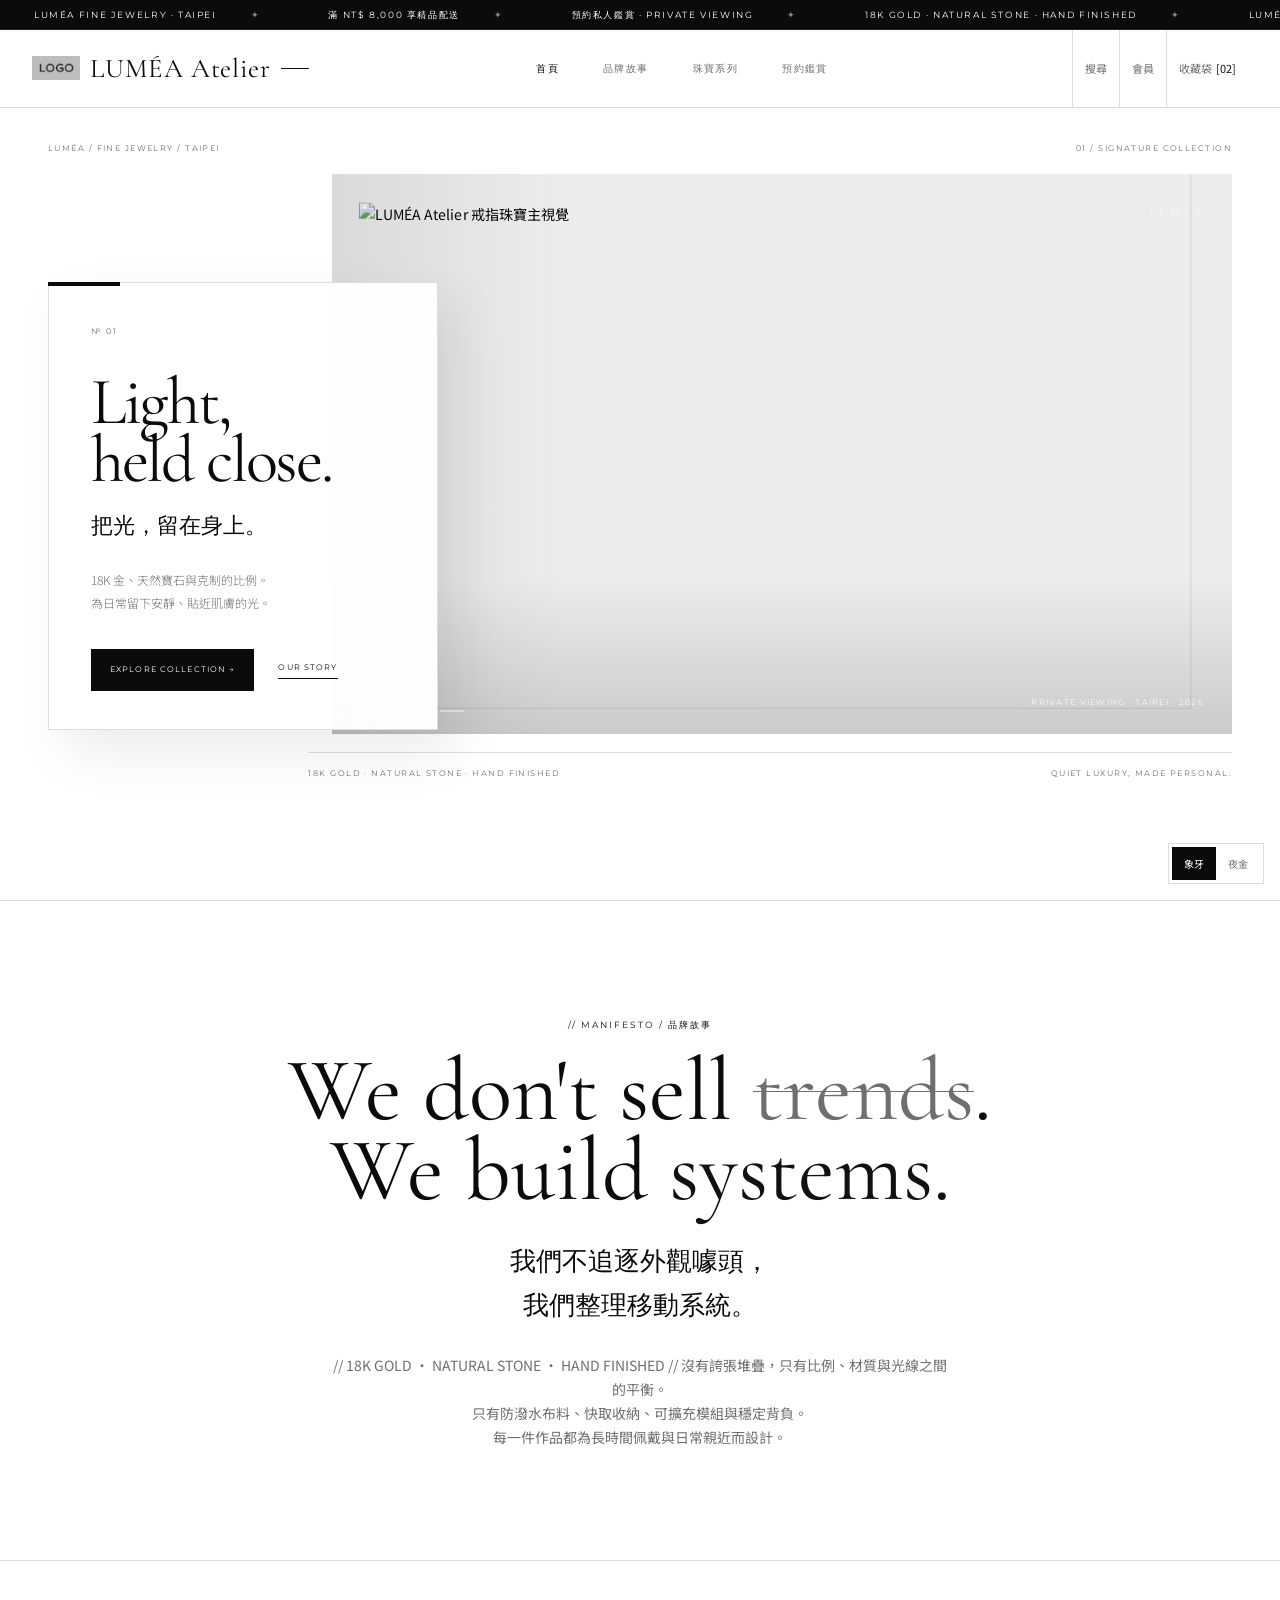
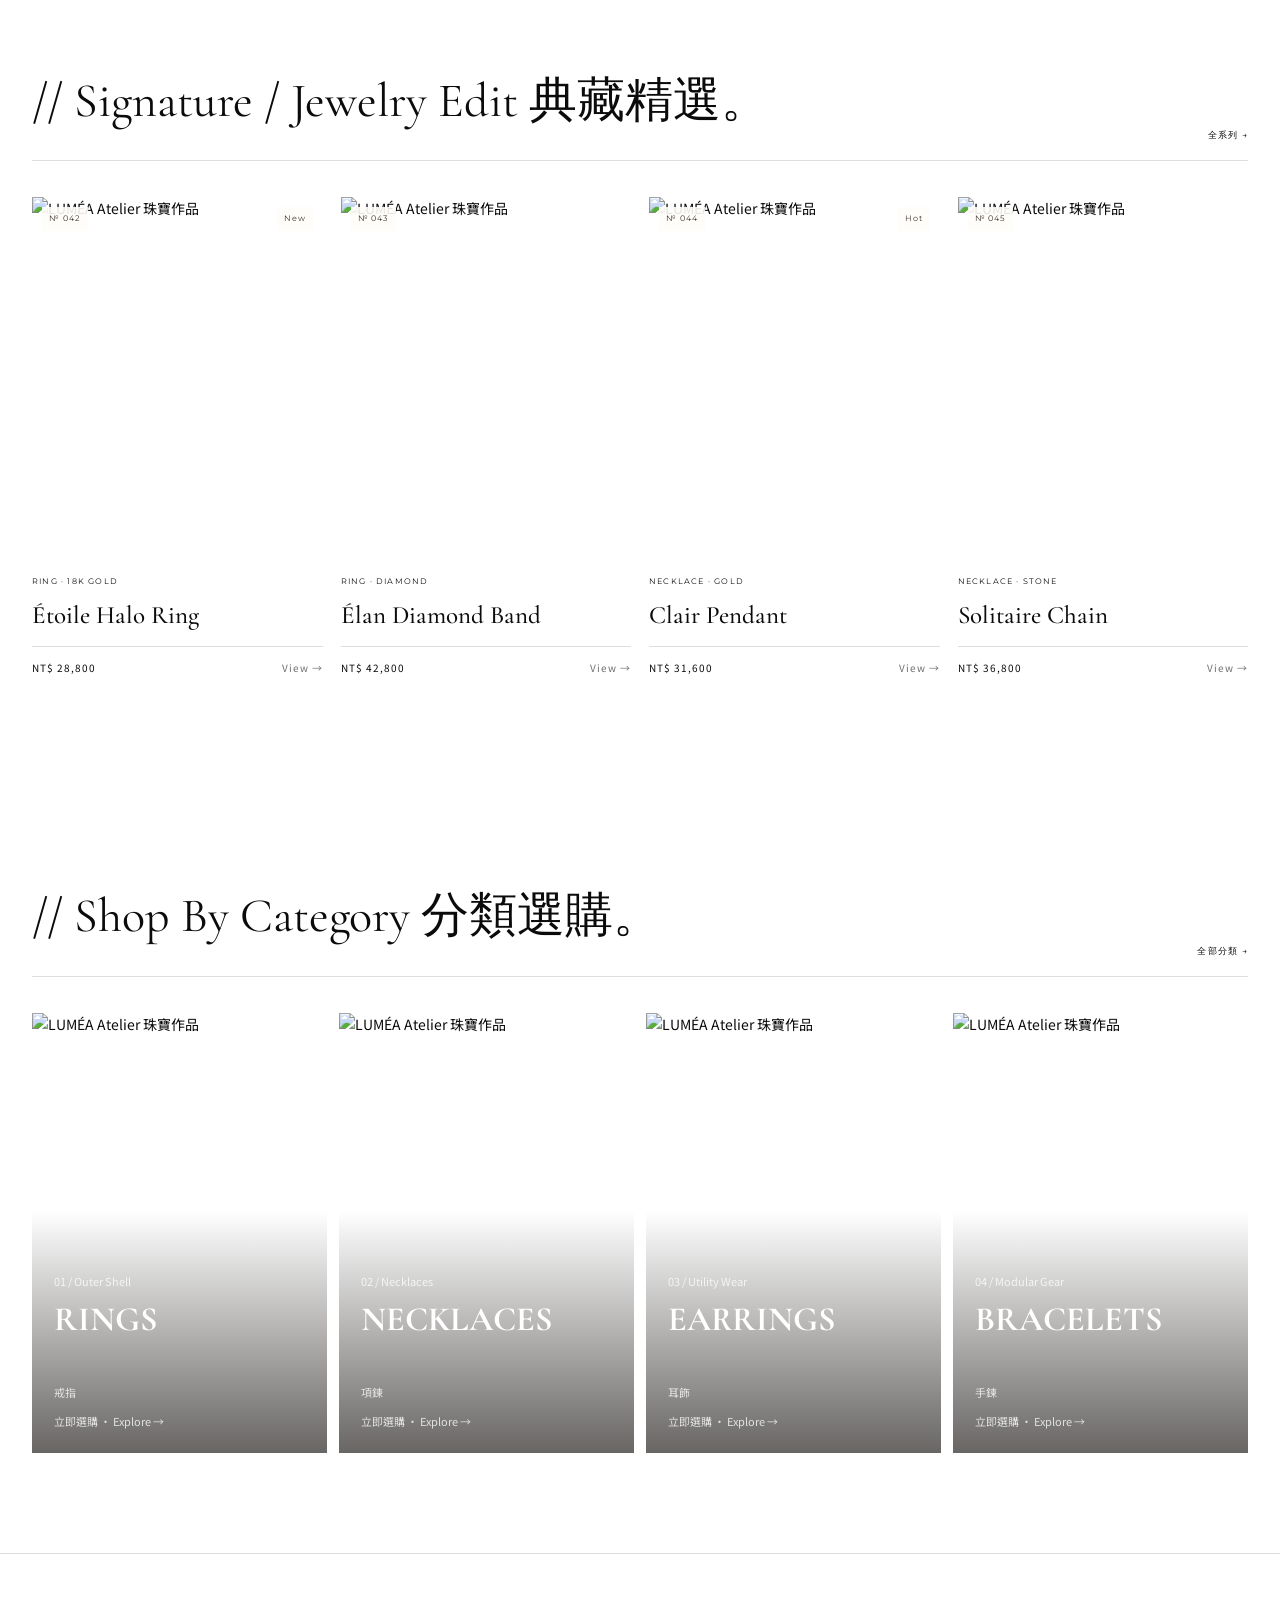
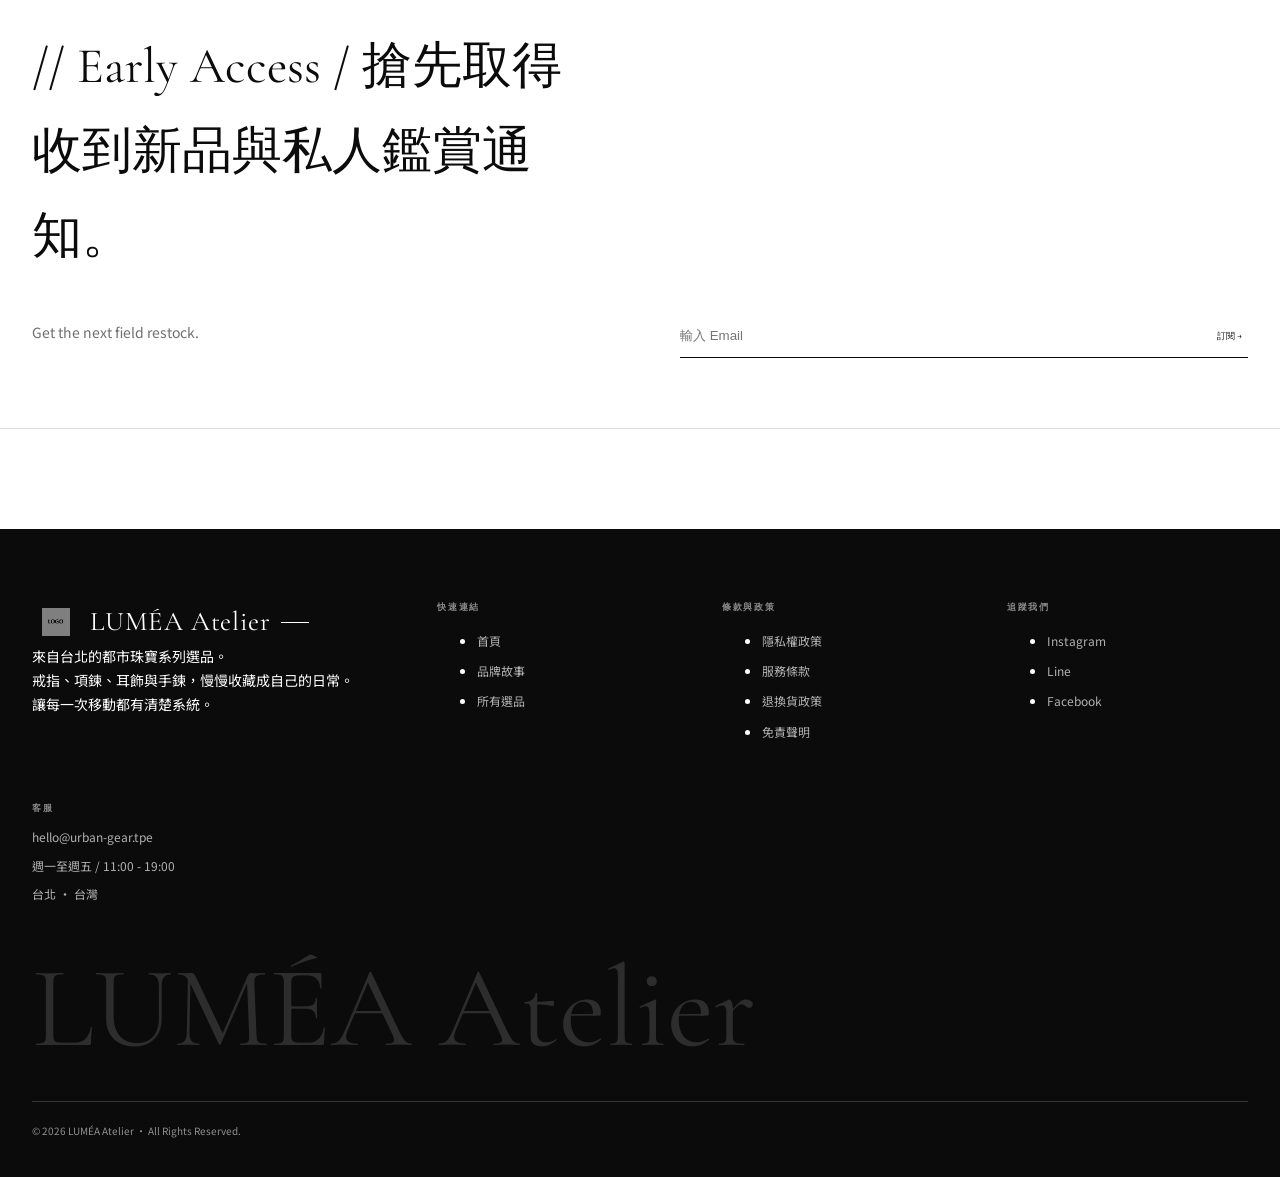
==== index/index.html @ 5f522847 "first commit" ====
<!DOCTYPE html>

<html lang="zh-Hant">
<head>
<meta charset="utf-8"/>
<meta content="width=device-width, initial-scale=1.0" name="viewport"/>
<meta content="LUMÉA Atelier 精品珠寶。以 18K 金、天然寶石與手工拋光，收藏日常裡值得被記住的光。" name="description"/>
<meta content="LUMÉA Atelier — Fine Jewelry" property="og:title"/>
<meta content="18K 金、天然寶石與手工拋光。為日常收藏一束不喧嘩的光。" property="og:description"/>
<title>LUMÉA Atelier — Fine Jewelry</title>
<link href="../css/base.css" rel="stylesheet"/>
<link href="../css/index.css" rel="stylesheet"/>
</head>
<body>
<!-- 跑馬燈 -->
<div class="top-marquee">
<div class="marquee-track">
<span>LUMÉA Fine Jewelry · Taipei</span>
<span>滿 NT$ 8,000 享精品配送</span>
<span>預約私人鑑賞 · Private Viewing</span>
<span>18K Gold · Natural Stone · Hand Finished</span>
<span>LUMÉA Fine Jewelry · Taipei</span>
<span>滿 NT$ 8,000 享精品配送</span>
<span>預約私人鑑賞 · Private Viewing</span>
<span>18K Gold · Natural Stone · Hand Finished</span>
</div>
</div>
<!-- HEADER -->
<header class="header">
<div class="header-container">
<a class="logo" href="../index/index.html">
<img class="logo-img logo-light" src="../assets/logo/logo.png" alt="LUMÉA logo">
<img class="logo-img logo-dark" src="../assets/logo/logo02.png" alt="LUMÉA logo">
<span class="logo-text">LUMÉA Atelier</span>
<span class="dot"></span>
</a>
<button aria-expanded="false" aria-label="開啟選單" class="menu-toggle" id="menuToggle">
<span></span><span></span><span></span>
</button>
<nav class="nav-menu">
<a class="active" href="../index/index.html">首頁</a>
<a href="../about/about.html">品牌故事</a>
<div class="nav-dropdown">
<a class="nav-dropdown-trigger" href="../product/product.html">珠寶系列</a>
<div class="nav-dropdown-menu">
<a href="../product/product.html">全系列</a>
<a href="../product/product.html?category=tees">戒指 / Rings</a>
<a href="../product/product.html?category=outerwear">項鍊 / Necklaces</a>
<a href="../product/product.html?category=bottoms">耳飾 / Earrings</a>
<a href="../product/product.html?category=accessories">手鍊 / Bracelets</a>
</div>
</div>
<a href="#footer">預約鑑賞</a>
</nav>
<div class="nav-icons">
<a href="#">搜尋</a>
<a href="#">會員</a>
<a href="#">收藏袋<span class="cart-count">[02]</span></a>
</div>
</div>
</header>
<!-- Mobile Drawer -->
<div class="mobile-drawer" id="mobileDrawer">
<div class="mobile-drawer-inner">
<a class="drawer-link active" href="../index/index.html">首頁</a>
<a class="drawer-link" href="../about/about.html">品牌故事</a>
<div class="drawer-dropdown">
<button class="drawer-dropdown-toggle" id="drawerDropdownToggle" type="button">
          珠寶系列 <span class="drawer-arrow">⌄</span>
</button>
<div class="drawer-submenu" id="drawerSubmenu">
<a class="drawer-sublink" href="../product/product.html">全系列</a>
<a class="drawer-sublink" href="../product/product.html?category=tees">戒指 / Rings</a>
<a class="drawer-sublink" href="../product/product.html?category=outerwear">項鍊 / Necklaces</a>
<a class="drawer-sublink" href="../product/product.html?category=bottoms">耳飾 / Earrings</a>
<a class="drawer-sublink" href="../product/product.html?category=accessories">手鍊 / Bracelets</a>
</div>
</div>
<a class="drawer-link" href="#footer">預約鑑賞</a>
<div class="mobile-drawer-icons">
<a href="#">搜尋</a>
<a href="#">會員</a>
<a href="#">收藏袋 (2)</a>
</div>
</div>
</div>
<!-- HERO V2 — Editorial Campaign -->
<section class="hero hero-v2">
  <div class="hero-campaign">
    <div class="hero-campaign-top">
      <span class="hero-campaign-kicker">LUMÉA / FINE JEWELRY / TAIPEI</span>
      <span class="hero-campaign-index">01 / SIGNATURE COLLECTION</span>
    </div>

    <div class="hero-campaign-media" id="heroCampaignMedia">
      <div class="hero-campaign-slide active" data-slide="0">
        <img class="hero-slide-bg" src="https://images.unsplash.com/photo-1573408301185-9146fe634ad0?auto=format&fit=crop&w=900&q=86" alt="" aria-hidden="true"/>
        <img class="hero-slide-main" src="https://images.unsplash.com/photo-1573408301185-9146fe634ad0?auto=format&fit=crop&w=900&q=86" alt="LUMÉA Atelier 項鍊珠寶主視覺"/>
      </div>
      <div class="hero-campaign-slide" data-slide="1">
        <img class="hero-slide-bg" src="https://images.unsplash.com/photo-1605100804763-247f67b3557e?auto=format&fit=crop&w=1800&q=90" alt="" aria-hidden="true"/>
        <img class="hero-slide-main" src="https://images.unsplash.com/photo-1605100804763-247f67b3557e?auto=format&fit=crop&w=1800&q=90" alt="LUMÉA Atelier 戒指珠寶主視覺"/>
      </div>
      <div class="hero-campaign-slide" data-slide="2">
        <img class="hero-slide-bg" src="https://images.unsplash.com/photo-1515562141207-7a88fb7ce338?auto=format&fit=crop&w=1800&q=90" alt="" aria-hidden="true"/>
        <img class="hero-slide-main" src="https://images.unsplash.com/photo-1515562141207-7a88fb7ce338?auto=format&fit=crop&w=1800&q=90" alt="LUMÉA Atelier 精選珠寶主視覺"/>
      </div>

      <div class="hero-campaign-dots" aria-label="主視覺選擇">
        <button class="hero-campaign-dot active" type="button" data-index="0" aria-label="第 1 張"></button>
        <button class="hero-campaign-dot" type="button" data-index="1" aria-label="第 2 張"></button>
        <button class="hero-campaign-dot" type="button" data-index="2" aria-label="第 3 張"></button>
      </div>

      <span class="hero-campaign-mark">LUMÉA</span>
      <span class="hero-campaign-caption">PRIVATE VIEWING · TAIPEI · 2026</span>
    </div>

    <div class="hero-editorial-card">
      <span class="hero-editorial-no">№ 01</span>
      <h1 class="hero-editorial-title">
        Light,<br/>
        held close.
      </h1>
      <p class="hero-editorial-zh">把光，留在身上。</p>
      <p class="hero-editorial-desc">
        18K 金、天然寶石與克制的比例。<br/>
        為日常留下安靜、貼近肌膚的光。
      </p>
      <div class="hero-editorial-actions">
        <a class="hero-editorial-primary" href="../product/product.html">Explore Collection →</a>
        <a class="hero-editorial-link" href="../about/about.html">Our Story</a>
      </div>
    </div>

    <div class="hero-campaign-foot">
      <span>18K GOLD · NATURAL STONE · HAND FINISHED</span>
      <span>QUIET LUXURY, MADE PERSONAL.</span>
    </div>
  </div>
</section>

<!-- MANIFESTO 品牌故事 -->
<section class="manifesto">
<div class="manifesto-container">
<div class="manifesto-kicker">
<span class="kicker">// Manifesto / 品牌故事</span>
</div>
<h2 class="manifesto-title">
        We don't sell <span class="strike">trends</span>.<br/>
        We build <span class="glow">systems.</span>
</h2>
<p class="manifesto-subtitle">
        我們不追逐外觀噱頭，<br/>
        我們整理<span class="accent-text">移動系統</span>。
      </p>
<p class="manifesto-desc">
<span class="mono">// 18K GOLD · NATURAL STONE · HAND FINISHED //</span>
        沒有誇張堆疊，只有比例、材質與光線之間的平衡。<br/>
        只有防潑水布料、快取收納、可擴充模組與穩定背負。<br/>
        每一件作品都為長時間佩戴與日常親近而設計。
      </p>
</div>
</section>
<!-- LATEST DROP 本季精選 -->
<section class="drop-section">
<div class="section-head">
<h2>
<span class="small">// Signature / Jewelry Edit</span>
        典藏精選。
      </h2>
<a class="section-head-link" href="../product/product.html">全系列 →</a>
</div>
<div class="drop-grid">
<a class="product-card" href="../product-detail/product-detail.html">
<div class="product-card-img">
<span class="product-card-num">№ 042</span>
<span class="product-card-badge">New</span>
<img alt="LUMÉA Atelier 珠寶作品" src="https://images.unsplash.com/photo-1535632066927-ab7c9ab60908?auto=format&amp;fit=crop&amp;w=1400&amp;q=88"/>
</div>
<span class="product-card-tag">RING · 18K GOLD</span>
<h3 class="product-card-name">Étoile Halo Ring</h3>
<div class="product-card-footer">
<span class="product-card-price">NT$ 28,800</span>
<span class="product-card-link">View →</span>
</div>
</a>
<a class="product-card" href="../product-detail/product-detail.html">
<div class="product-card-img">
<span class="product-card-num">№ 043</span>
<img alt="LUMÉA Atelier 珠寶作品" src="https://images.unsplash.com/photo-1617038220319-276d3cfab638?auto=format&amp;fit=crop&amp;w=1400&amp;q=88"/>
</div>
<span class="product-card-tag">RING · DIAMOND</span>
<h3 class="product-card-name">Élan Diamond Band</h3>
<div class="product-card-footer">
<span class="product-card-price">NT$ 42,800</span>
<span class="product-card-link">View →</span>
</div>
</a>
<a class="product-card" href="../product-detail/product-detail.html">
<div class="product-card-img">
<span class="product-card-num">№ 044</span>
<span class="product-card-badge">Hot</span>
<img alt="LUMÉA Atelier 珠寶作品" src="https://cdn.store-assets.com/s/934659/i/83951031.jpeg?width=480"/>
</div>
<span class="product-card-tag">NECKLACE · GOLD</span>
<h3 class="product-card-name">Clair Pendant</h3>
<div class="product-card-footer">
<span class="product-card-price">NT$ 31,600</span>
<span class="product-card-link">View →</span>
</div>
</a>
<a class="product-card" href="../product-detail/product-detail.html">
<div class="product-card-img">
<span class="product-card-num">№ 045</span>
<img alt="LUMÉA Atelier 珠寶作品" src="https://images.unsplash.com/photo-1573408301185-9146fe634ad0?auto=format&amp;fit=crop&amp;w=1400&amp;q=88"/>
</div>
<span class="product-card-tag">NECKLACE · STONE</span>
<h3 class="product-card-name">Solitaire Chain</h3>
<div class="product-card-footer">
<span class="product-card-price">NT$ 36,800</span>
<span class="product-card-link">View →</span>
</div>
</a>
</div>
</section>
<!-- CATEGORIES 商品分類 -->
<section class="cat-section">
<div class="section-head">
<h2>
<span class="small">// Shop By Category</span>
        分類選購。
      </h2>
<a class="section-head-link" href="../product/product.html">全部分類 →</a>
</div>
<div class="cat-grid">
<a class="cat-item" href="../product/product.html?category=tees">
<img alt="LUMÉA Atelier 珠寶作品" src="https://images.unsplash.com/photo-1611085583191-a3b181a88401?auto=format&amp;fit=crop&amp;w=1400&amp;q=88"/>
<div class="cat-overlay">
<span class="cat-num">01 / Outer Shell</span>
<h3 class="cat-name">RINGS</h3>
<p class="cat-name-zh">戒指</p>
<span class="cat-desc">
<span class="zh">立即選購</span> <span>·</span> Explore <span class="arrow">→</span>
</span>
</div>
</a>
<a class="cat-item" href="../product/product.html?category=outerwear">
<img alt="LUMÉA Atelier 珠寶作品" src="https://images.unsplash.com/photo-1515562141207-7a88fb7ce338?auto=format&amp;fit=crop&amp;w=1400&amp;q=88"/>
<div class="cat-overlay">
<span class="cat-num">02 / Necklaces</span>
<h3 class="cat-name">NECKLACES</h3>
<p class="cat-name-zh">項鍊</p>
<span class="cat-desc">
<span class="zh">立即選購</span> <span>·</span> Explore <span class="arrow">→</span>
</span>
</div>
</a>
<a class="cat-item" href="../product/product.html?category=bottoms">
<img alt="LUMÉA Atelier 珠寶作品" src="https://images.unsplash.com/photo-1599643478518-a784e5dc4c8f?auto=format&amp;fit=crop&amp;w=1400&amp;q=88"/>
<div class="cat-overlay">
<span class="cat-num">03 / Utility Wear</span>
<h3 class="cat-name">EARRINGS</h3>
<p class="cat-name-zh">耳飾</p>
<span class="cat-desc">
<span class="zh">立即選購</span> <span>·</span> Explore <span class="arrow">→</span>
</span>
</div>
</a>
<a class="cat-item" href="../product/product.html?category=accessories">
<img alt="LUMÉA Atelier 珠寶作品" src="https://images.unsplash.com/photo-1605100804763-247f67b3557e?auto=format&amp;fit=crop&amp;w=1400&amp;q=88"/>
<div class="cat-overlay">
<span class="cat-num">04 / Modular Gear</span>
<h3 class="cat-name">BRACELETS</h3>
<p class="cat-name-zh">手鍊</p>
<span class="cat-desc">
<span class="zh">立即選購</span> <span>·</span> Explore <span class="arrow">→</span>
</span>
</div>
</a>
</div>
</section>
<!-- NEWSLETTER 訂閱 -->
<section class="news-strip">
<div class="news-container">
<div>
<h2 class="news-title">
<span class="small">// Early Access / 搶先取得</span>
          收到新品與私人鑑賞通知。
        </h2>
<p class="news-sub">Get the next field restock.</p>
</div>
<form class="news-form" onsubmit="event.preventDefault(); alert('已訂閱成功');">
<input placeholder="輸入 Email" required="" type="email"/>
<button type="submit">訂閱 →</button>
</form>
</div>
</section>
<!-- FOOTER -->
<footer class="footer-main" id="footer">
<div class="footer-top-container">
<div class="footer-brand">
<a class="logo" href="../index/index.html">
<img class="logo-img logo-light" src="../assets/logo/logo.png" alt="LUMÉA logo">
<img class="logo-img logo-dark" src="../assets/logo/logo02.png" alt="LUMÉA logo">
<span class="logo-text">LUMÉA Atelier</span>
<span class="dot"></span>
</a>
<p>
          來自台北的都市珠寶系列選品。<br/>
          戒指、項鍊、耳飾與手鍊，慢慢收藏成自己的日常。<br/>
          讓每一次移動都有清楚系統。
        </p>
</div>
<div class="footer-column">
<h4>快速連結</h4>
<ul>
<li><a href="../index/index.html">首頁</a></li>
<li><a href="../about/about.html">品牌故事</a></li>
<li><a href="../product/product.html">所有選品</a></li>
</ul>
</div>
<div class="footer-column">
<h4>條款與政策</h4>
<ul>
<li><a href="#">隱私權政策</a></li>
<li><a href="#">服務條款</a></li>
<li><a href="#">退換貨政策</a></li>
<li><a href="#">免責聲明</a></li>
</ul>
</div>
<div class="footer-column">
<h4>追蹤我們</h4>
<ul>
<li><a href="#">Instagram</a></li>
<li><a href="#">Line</a></li>
<li><a href="#">Facebook</a></li>
</ul>
</div>
<div class="footer-column">
<h4>客服</h4>
<p>hello@urban-gear.tpe</p>
<p>週一至週五 / 11:00 - 19:00</p>
<p>台北 · 台灣</p>
</div>
</div>
<div class="footer-big-text">LUMÉA Atelier</div>
<div class="footer-bottom">
<p>© 2026 LUMÉA Atelier · All Rights Reserved.</p>
</div>
</footer>
<script>
    // ── Header / Drawer ──
    const menuToggle = document.getElementById('menuToggle');
    const mobileDrawer = document.getElementById('mobileDrawer');
    const drawerDropdownToggle = document.getElementById('drawerDropdownToggle');
    const drawerSubmenu = document.getElementById('drawerSubmenu');

    if (menuToggle && mobileDrawer) {
      menuToggle.addEventListener('click', () => {
        menuToggle.classList.toggle('active');
        mobileDrawer.classList.toggle('active');
        menuToggle.setAttribute(
          'aria-expanded',
          menuToggle.classList.contains('active')
        );
      });
    }

    if (drawerDropdownToggle && drawerSubmenu) {
      drawerDropdownToggle.addEventListener('click', () => {
        drawerDropdownToggle.classList.toggle('active');
        drawerSubmenu.classList.toggle('active');
      });
    }

    // ── 倒數計時 ──
    // 預設：當前時間 + 3天14小時22分8秒（實際上線時客戶會給確切日期）
    const target = new Date();
    target.setDate(target.getDate() + 3);
    target.setHours(target.getHours() + 14);
    target.setMinutes(target.getMinutes() + 22);

    function pad(n) { return String(n).padStart(2, '0'); }

    function tickCountdown() {
      const now = new Date();
      let diff = Math.max(0, target - now);
      const d = Math.floor(diff / (1000 * 60 * 60 * 24));
      diff -= d * 1000 * 60 * 60 * 24;
      const h = Math.floor(diff / (1000 * 60 * 60));
      diff -= h * 1000 * 60 * 60;
      const m = Math.floor(diff / (1000 * 60));
      diff -= m * 1000 * 60;
      const s = Math.floor(diff / 1000);

      const elDays    = document.getElementById('days');
      const elHours   = document.getElementById('hours');
      const elMinutes = document.getElementById('minutes');
      const elSeconds = document.getElementById('seconds');

      if (elDays)    elDays.textContent    = pad(d);
      if (elHours)   elHours.textContent   = pad(h);
      if (elMinutes) elMinutes.textContent = pad(m);
      if (elSeconds) elSeconds.textContent = pad(s);
    }

    tickCountdown();
    setInterval(tickCountdown, 1000);
  </script>
<script src="../assets/js/theme-switcher.js"></script>

<script>
  (() => {
    const media = document.getElementById('heroCampaignMedia');
    if (!media) return;

    const slides = Array.from(media.querySelectorAll('.hero-campaign-slide'));
    const dots = Array.from(media.querySelectorAll('.hero-campaign-dot'));
    if (slides.length < 2) return;

    let index = 0;
    let timer = null;
    const interval = 4200;

    function showSlide(nextIndex) {
      index = (nextIndex + slides.length) % slides.length;
      slides.forEach((slide, i) => slide.classList.toggle('active', i === index));
      dots.forEach((dot, i) => {
        const active = i === index;
        dot.classList.toggle('active', active);
        dot.setAttribute('aria-current', active ? 'true' : 'false');
      });
    }

    function stop() {
      if (timer) window.clearInterval(timer);
      timer = null;
    }

    function start() {
      stop();
      timer = window.setInterval(() => showSlide(index + 1), interval);
    }

    dots.forEach((dot, i) => {
      dot.addEventListener('click', () => {
        showSlide(i);
        start();
      });
    });

    media.addEventListener('pointerenter', stop);
    media.addEventListener('pointerleave', start);
    media.addEventListener('focusin', stop);
    media.addEventListener('focusout', start);

    showSlide(0);
    start();
  })();
</script>

</body>
</html>
---- css/base.css ----
@import url("https://fonts.googleapis.com/css2?family=Cormorant+Garamond:wght@400;500;600&family=Noto+Sans+TC:wght@300;400;500;600&family=Montserrat:wght@400;500;600&display=swap");
:root{--bg:#ffffff;--surface:#ffffff;--ink:#0b0b0b;--muted:#6f6f6f;--line:#dedede;--gold:#111111;--gold2:#8a8a8a;--deep:#0b0b0b;--serif:"Cormorant Garamond",serif;--sans:"Noto Sans TC",sans-serif;--mono:"Montserrat",sans-serif;--header:78px;--marquee:30px;--max:1380px}
:root[data-theme="noir"]{--bg:#0b0b0b;--surface:#111111;--ink:#f7f7f7;--muted:#a8a8a8;--line:#333333;--gold:#ffffff;--gold2:#bdbdbd;--deep:#ffffff}
*{box-sizing:border-box}html,body{margin:0;padding:0}html{scroll-behavior:smooth}body{font-family:var(--sans);font-size:14px;line-height:1.7;color:var(--ink);background:var(--bg);overflow-x:hidden}img{max-width:100%;display:block}a{text-decoration:none;color:inherit}button{font:inherit;color:inherit;background:none;border:0;cursor:pointer}h1,h2,h3,h4,p{margin-top:0}.top-marquee{height:var(--marquee);overflow:hidden;background:var(--ink);color:var(--bg);border-bottom:1px solid rgba(255,255,255,.1)}.marquee-track{height:100%;display:flex;align-items:center;white-space:nowrap;animation:marquee 34s linear infinite}.marquee-track span{font-family:var(--mono);font-size:9px;letter-spacing:.18em;text-transform:uppercase;padding:0 34px}.marquee-track span:after{content:"✦";margin-left:34px;color:var(--gold2)}@keyframes marquee{to{transform:translateX(-50%)}}
.header{height:var(--header);position:sticky;top:0;z-index:1000;background:color-mix(in srgb,var(--bg) 88%,transparent);backdrop-filter:blur(18px);border-bottom:1px solid var(--line)}.header-container{height:100%;max-width:var(--max);margin:auto;padding:0 32px;display:grid;grid-template-columns:260px 1fr auto;align-items:center}.logo{display:flex;align-items:center;gap:10px;font-family:var(--serif);font-size:27px;letter-spacing:.03em}.logo img{display:none}.logo-text,.logo>span:not(.dot){white-space:nowrap}.logo .dot{width:28px;height:1px;background:var(--gold);display:block}.nav-menu{display:flex;justify-content:center;height:100%}.nav-menu>a,.nav-dropdown-trigger{height:100%;display:flex;align-items:center;padding:0 22px;font-family:var(--mono);font-size:10px;letter-spacing:.14em;color:var(--muted);text-transform:uppercase}.nav-menu>a:hover,.nav-menu>a.active,.nav-dropdown-trigger:hover,.nav-dropdown-trigger.active{color:var(--ink)}.nav-dropdown{position:relative}.nav-dropdown-menu{position:absolute;top:100%;left:50%;transform:translateX(-50%);min-width:230px;background:var(--surface);border:1px solid var(--line);padding:10px;opacity:0;visibility:hidden;transition:.2s}.nav-dropdown:hover .nav-dropdown-menu{opacity:1;visibility:visible}.nav-dropdown-menu a{display:block;padding:11px 14px;font-size:12px;color:var(--muted)}.nav-dropdown-menu a:hover{color:var(--gold)}.nav-icons{display:flex;height:100%}.nav-icons a{display:flex;align-items:center;padding:0 12px;font-size:11px;color:var(--muted);border-left:1px solid var(--line)}.cart-count{color:var(--gold);margin-left:4px}.menu-toggle{display:none;width:42px;height:42px;border:1px solid var(--line);flex-direction:column;gap:5px;align-items:center;justify-content:center}.menu-toggle span{width:19px;height:1px;background:var(--ink)}.mobile-drawer{position:fixed;inset:calc(var(--marquee) + var(--header)) 0 0 auto;width:min(88vw,420px);background:var(--surface);border-left:1px solid var(--line);transform:translateX(100%);transition:.3s;z-index:999;overflow:auto}.mobile-drawer.active{transform:none}.mobile-drawer-inner{padding:28px}.drawer-link,.drawer-dropdown-toggle{display:flex;width:100%;justify-content:space-between;padding:17px 0;border-bottom:1px solid var(--line);font-family:var(--serif);font-size:25px}.drawer-submenu{display:none;padding:8px 0 14px}.drawer-submenu.active{display:block}.drawer-sublink{display:block;padding:8px 0 8px 16px;color:var(--muted)}.mobile-drawer-icons{display:flex;gap:18px;padding-top:30px;color:var(--muted);font-size:12px}
.kicker{font-family:var(--mono);font-size:9px;letter-spacing:.22em;color:var(--gold);text-transform:uppercase}.btn{display:inline-flex;align-items:center;justify-content:center;min-height:48px;padding:0 24px;border:1px solid var(--line);font-family:var(--mono);font-size:10px;letter-spacing:.14em;text-transform:uppercase;transition:.25s}.btn-accent{background:var(--ink);color:var(--bg);border-color:var(--ink)}.btn-accent:hover{background:var(--gold);border-color:var(--gold)}.btn-outline:hover{border-color:var(--gold);color:var(--gold)}
.footer-main{margin-top:100px;background:var(--ink);color:var(--bg);padding:70px 32px 28px}.footer-top-container{max-width:var(--max);margin:auto;display:grid;grid-template-columns:1.5fr repeat(3,1fr);gap:44px}.footer-brand .logo{color:var(--bg)}.footer-column h4{font-family:var(--mono);font-size:9px;letter-spacing:.18em;color:var(--gold2);text-transform:uppercase}.footer-column a,.footer-column p{display:block;color:color-mix(in srgb,var(--bg) 68%,transparent);margin:8px 0;font-size:12px}.footer-big-text{max-width:var(--max);margin:50px auto 0;font-family:var(--serif);font-size:clamp(58px,9vw,140px);line-height:.8;color:color-mix(in srgb,var(--bg) 14%,transparent)}.footer-bottom{max-width:var(--max);margin:46px auto 0;padding-top:20px;border-top:1px solid rgba(255,255,255,.18);display:flex;justify-content:space-between;font-size:10px;color:color-mix(in srgb,var(--bg) 55%,transparent)}
.theme-switcher{position:fixed;right:16px;bottom:16px;z-index:100000;display:flex;background:var(--surface);border:1px solid var(--line);padding:3px}.theme-switcher button{padding:8px 12px;font-size:10px;color:var(--muted)}.theme-switcher button.is-active{background:var(--ink);color:var(--bg)}
@media(max-width:1100px){.header-container{display:flex;padding:0 22px}.nav-menu,.nav-icons{display:none}.menu-toggle{display:flex;margin-left:auto}.footer-top-container{grid-template-columns:1fr 1fr}.footer-brand{grid-column:1/-1}}
@media(max-width:640px){:root{--header:68px}.header-container{padding:0 16px}.logo{font-size:22px}.footer-main{padding:54px 20px 24px}.footer-top-container{grid-template-columns:1fr}.footer-brand{grid-column:auto}.footer-bottom{display:block}.footer-big-text{font-size:56px}}

/* ==========================================================================\n   LUMÉA Product Detail V2 — isolated header/footer shell\n   Keeps /product-detail independent without overriding shared .header navigation.\n   ========================================================================== */
.site-header{height:82px;display:grid;grid-template-columns:1fr auto 1fr;align-items:center;padding:0 42px;border-bottom:1px solid #dedede;background:rgba(255,255,255,.96);position:sticky;top:0;z-index:100}
.site-header .wordmark{font-family:'Cormorant Garamond',serif;font-size:29px;font-weight:600;letter-spacing:.18em}
.site-header .desktop-nav{display:flex;gap:36px;font-size:10px;letter-spacing:.18em;text-transform:uppercase}
.site-header .header-actions{justify-self:end;display:flex;gap:24px;font-size:10px;letter-spacing:.12em;text-transform:uppercase}
.site-header .menu{display:none;font-size:19px}
body.no-scroll{overflow:hidden}
body > footer:not(.footer-main){border-top:1px solid #dedede;padding:34px 42px;display:grid;grid-template-columns:1fr 1fr 1fr;font-size:9px;letter-spacing:.16em;text-transform:uppercase;background:#fff;color:#171717}
body > footer:not(.footer-main) span:nth-child(2){text-align:center}
body > footer:not(.footer-main) span:nth-child(3){text-align:right}
@media(max-width:860px){
  .site-header{height:68px;padding:0 20px;grid-template-columns:1fr auto}
  .site-header .desktop-nav,.site-header .header-actions button:not(.menu){display:none}
  .site-header .header-actions{display:block}
  .site-header .menu{display:block}
  .site-header .wordmark{font-size:25px}
  body > footer:not(.footer-main){padding:28px 20px;grid-template-columns:1fr;gap:10px}
  body > footer:not(.footer-main) span:nth-child(2),body > footer:not(.footer-main) span:nth-child(3){text-align:left}
}

/* ==========================================================================
   LUMÉA — Logo visibility fix V2
   圖片 Logo + 原本 LUMÉA Atelier 文字商標同時保留
   ========================================================================== */
.logo {
  display: flex;
  align-items: center;
  gap: 10px;
}

/* base.css 原本有 .logo img { display:none; }，這裡強制恢復 */
.logo .logo-img {
  display: block !important;
  flex: 0 0 auto;
  width: 48px;
  height: 28px;
  object-fit: contain;
}

/* 原本的文字商標與右側短線都保留 */
.logo .logo-text {
  display: inline-block !important;
  white-space: nowrap;
}

.logo .dot {
  display: block !important;
  width: 28px;
  height: 1px;
  flex: 0 0 28px;
  background: var(--gold);
}

/* Header：象牙 / 夜金對應圖片 */
.header .logo-light {
  display: block !important;
}
.header .logo-dark {
  display: none !important;
}

:root[data-theme="noir"] .header .logo-light {
  display: none !important;
}
:root[data-theme="noir"] .header .logo-dark {
  display: block !important;
}

/* Footer 底色與頁面相反，因此圖片版本反向 */
.footer-main .logo-light {
  display: none !important;
}
.footer-main .logo-dark {
  display: block !important;
}

:root[data-theme="noir"] .footer-main .logo-light {
  display: block !important;
}
:root[data-theme="noir"] .footer-main .logo-dark {
  display: none !important;
}

/* Footer 的文字商標與短線跟著 footer 前景色 */
.footer-main .logo .dot {
  background: var(--bg);
}

@media (max-width: 640px) {
  .logo .logo-img {
    width: 40px;
    height: 24px;
  }

  .logo {
    gap: 8px;
  }

  .logo .dot {
    width: 20px;
    flex-basis: 20px;
  }
}
---- css/index.css ----
.hero{border-bottom:1px solid var(--line)}.hero-grid{max-width:var(--max);min-height:calc(100vh - var(--header) - var(--marquee));margin:auto;padding:70px 32px;display:grid;grid-template-columns:.9fr 1.1fr;gap:70px;align-items:center}.hero-left{max-width:560px}.hero-title{font-family:var(--serif);font-size:clamp(74px,8vw,128px);font-weight:400;line-height:.78;letter-spacing:-.045em;margin:22px 0 34px}.hero-title .line{display:block}.hero-title .accent-text{color:var(--gold);font-style:italic}.hero-sub{font-family:var(--serif);font-size:28px;margin-bottom:14px}.hero-desc{color:var(--muted);max-width:470px}.hero-cta-row{display:flex;gap:10px;margin:32px 0 42px}.countdown{padding-top:22px;border-top:1px solid var(--line)}.countdown-label{font-family:var(--mono);font-size:9px;letter-spacing:.14em;color:var(--muted);margin-bottom:14px}.countdown-timer{display:flex;gap:26px}.countdown-unit{display:flex;flex-direction:column}.countdown-num{font-family:var(--serif);font-size:36px}.countdown-text{font-size:8px;letter-spacing:.15em;color:var(--muted);text-transform:uppercase}.hero-stack{position:relative;height:min(72vh,760px);margin:0;overflow:visible}.hero-layer{position:absolute;overflow:hidden;background:var(--surface);border:1px solid var(--line);box-shadow:0 24px 60px rgba(42,32,24,.1)}.hero-layer img{width:100%;height:100%;object-fit:cover}.hero-layer-back{width:68%;height:72%;left:0;top:4%;transform:rotate(-3deg)}.hero-layer-mid{width:64%;height:68%;right:0;bottom:3%;transform:rotate(3deg)}.hero-layer-front{width:60%;height:76%;left:20%;top:12%;z-index:3}.hero-image-meta{position:absolute;right:18px;bottom:16px;z-index:5;background:rgba(255,253,249,.86);padding:8px 10px;font-family:var(--mono);font-size:8px;letter-spacing:.12em;color:#4b4037}.manifesto{padding:110px 32px;background:var(--surface);border-bottom:1px solid var(--line)}.manifesto-container{max-width:1050px;margin:auto;text-align:center}.manifesto-title{font-family:var(--serif);font-size:clamp(52px,7vw,96px);font-weight:400;line-height:.9;margin:16px 0 28px}.manifesto-title .strike{text-decoration:line-through;text-decoration-thickness:1px;color:var(--muted)}.manifesto-title .glow{color:var(--gold)}.manifesto-subtitle{font-family:var(--serif);font-size:26px}.manifesto-desc{max-width:620px;margin:auto;color:var(--muted)}.drop-section,.cat-section{max-width:var(--max);margin:auto;padding:100px 32px}.section-head{display:flex;justify-content:space-between;align-items:end;margin-bottom:36px;padding-bottom:18px;border-bottom:1px solid var(--line)}.section-head h2{font-family:var(--serif);font-size:48px;font-weight:400;margin:0}.section-head-link{font-family:var(--mono);font-size:9px;letter-spacing:.14em;color:var(--gold)}.drop-grid{display:grid;grid-template-columns:repeat(4,1fr);gap:18px}.product-card{display:flex;flex-direction:column}.product-card-img{position:relative;aspect-ratio:4/5;overflow:hidden;background:var(--surface);margin-bottom:15px}.product-card-img img{width:100%;height:100%;object-fit:cover;transition:.5s}.product-card:hover img{transform:scale(1.035)}.product-card-num,.product-card-badge{position:absolute;top:10px;font-family:var(--mono);font-size:8px;letter-spacing:.12em;background:rgba(255,253,249,.9);padding:5px 7px;color:#40362e}.product-card-num{left:10px}.product-card-badge{right:10px}.product-card-tag{font-family:var(--mono);font-size:8px;letter-spacing:.15em;color:var(--gold);margin-bottom:5px}.product-card-name{font-family:var(--serif);font-size:25px;font-weight:500;margin-bottom:10px}.product-card-name-zh,.product-card-sizes{display:none}.product-card-footer{display:flex;justify-content:space-between;padding-top:12px;border-top:1px solid var(--line)}.product-card-price,.product-card-link{font-size:10px;letter-spacing:.1em}.product-card-link{color:var(--muted)}.cat-grid{display:grid;grid-template-columns:repeat(4,1fr);gap:12px}.cat-item{position:relative;height:440px;overflow:hidden;background:var(--surface)}.cat-item img{width:100%;height:100%;object-fit:cover;transition:.6s}.cat-item:hover img{transform:scale(1.04)}.cat-overlay{position:absolute;inset:0;padding:22px;display:flex;flex-direction:column;justify-content:flex-end;background:linear-gradient(transparent 45%,rgba(23,19,16,.65))}.cat-name{font-family:var(--serif);font-size:34px;color:#fff}.cat-name-zh,.cat-desc,.cat-num{color:rgba(255,255,255,.78);font-size:11px}.news-strip{background:var(--surface);border-top:1px solid var(--line);border-bottom:1px solid var(--line);padding:70px 32px}.news-container{max-width:var(--max);margin:auto;display:grid;grid-template-columns:1fr 1fr;gap:80px;align-items:end}.news-title{font-family:var(--serif);font-size:50px;font-weight:400}.news-sub{color:var(--muted)}.news-form{display:flex;border-bottom:1px solid var(--ink)}.news-form input{flex:1;border:0;background:transparent;padding:14px 0;color:var(--ink);outline:none}.news-form button{font-family:var(--mono);font-size:9px;color:var(--gold)}
@media(max-width:1100px){.hero-grid{grid-template-columns:1fr;padding:55px 32px;gap:40px}.hero-left{max-width:720px}.hero-stack{height:650px}.drop-grid,.cat-grid{grid-template-columns:repeat(2,1fr)}.news-container{grid-template-columns:1fr}}
@media(max-width:640px){.hero-grid{padding:42px 20px}.hero-title{font-size:70px}.hero-stack{height:470px}.hero-cta-row{flex-direction:column;align-items:stretch}.drop-section,.cat-section{padding:70px 20px}.drop-grid,.cat-grid{grid-template-columns:1fr 1fr;gap:10px}.cat-item{height:300px}.section-head h2{font-size:38px}.product-card-name{font-size:20px}.news-strip{padding:56px 20px}}

/* ==========================================================================
   LUMÉA — HERO V2 / Editorial Campaign
   單張全幅主視覺 + 浮動文字卡
   ========================================================================== */
.hero.hero-v2 {
  border-bottom: 1px solid var(--line);
  background: #fff;
  overflow: hidden;
}

.hero-v2 .hero-campaign {
  position: relative;
  width: min(1330px, calc(100% - 96px));
  min-height: calc(100vh - var(--header) - var(--marquee));
  margin: 0 auto;
  padding: 34px 0 54px;
}

.hero-v2 .hero-campaign-top,
.hero-v2 .hero-campaign-foot {
  display: flex;
  align-items: center;
  justify-content: space-between;
  gap: 24px;
  font-family: var(--mono);
  font-size: 8px;
  letter-spacing: .18em;
  text-transform: uppercase;
  color: #6d6d6d;
}

.hero-v2 .hero-campaign-top {
  margin-bottom: 18px;
}

.hero-v2 .hero-campaign-media {
  position: relative;
  width: 76%;
  height: clamp(560px, 61vh, 710px);
  margin-left: auto;
  overflow: hidden;
  background: #ececec;
}

.hero-v2 .hero-campaign-media::after {
  content: "";
  position: absolute;
  inset: 0;
  background:
    linear-gradient(90deg, rgba(0,0,0,.18), transparent 28%),
    linear-gradient(0deg, rgba(0,0,0,.18), transparent 30%);
  pointer-events: none;
}

.hero-v2 .hero-campaign-media img {
  width: 100%;
  height: 100%;
  object-fit: cover;
  object-position: center 48%;
  filter: grayscale(.18) contrast(1.03);
  transform: scale(1.01);
}

.hero-v2 .hero-campaign-mark {
  position: absolute;
  top: 26px;
  right: 28px;
  z-index: 2;
  color: rgba(255,255,255,.72);
  font-family: var(--serif);
  font-size: 12px;
  letter-spacing: .28em;
}

.hero-v2 .hero-campaign-caption {
  position: absolute;
  right: 28px;
  bottom: 24px;
  z-index: 2;
  color: rgba(255,255,255,.9);
  font-family: var(--mono);
  font-size: 8px;
  letter-spacing: .16em;
}

.hero-v2 .hero-editorial-card {
  position: absolute;
  left: 0;
  top: 22%;
  z-index: 5;
  width: min(390px, 34vw);
  padding: 42px 42px 38px;
  background: rgba(255,255,255,.97);
  border: 1px solid #d8d8d8;
  box-shadow: 18px 22px 50px rgba(0,0,0,.08);
}

.hero-v2 .hero-editorial-card::before {
  content: "";
  position: absolute;
  top: -1px;
  left: -1px;
  width: 72px;
  height: 4px;
  background: #111;
}

.hero-v2 .hero-editorial-no {
  display: block;
  margin-bottom: 34px;
  font-family: var(--mono);
  font-size: 8px;
  letter-spacing: .2em;
  color: #777;
}

.hero-v2 .hero-editorial-title {
  margin: 0 0 18px;
  font-family: var(--serif);
  font-size: clamp(54px, 5.2vw, 82px);
  font-weight: 400;
  line-height: .88;
  letter-spacing: -.035em;
  text-transform: none;
  color: #111;
}

.hero-v2 .hero-editorial-zh {
  margin: 0 0 24px;
  font-family: var(--serif);
  font-size: 22px;
  color: #111;
}

.hero-v2 .hero-editorial-desc {
  margin: 0;
  color: #666;
  font-size: 12px;
  font-weight: 300;
  line-height: 1.9;
}

.hero-v2 .hero-editorial-actions {
  display: flex;
  align-items: center;
  gap: 24px;
  margin-top: 34px;
}

.hero-v2 .hero-editorial-primary,
.hero-v2 .hero-editorial-link {
  font-family: var(--mono);
  font-size: 8px;
  letter-spacing: .14em;
  text-transform: uppercase;
}

.hero-v2 .hero-editorial-primary {
  display: inline-flex;
  align-items: center;
  min-height: 42px;
  padding: 0 18px;
  background: #111;
  color: #fff;
  border: 1px solid #111;
  transition: background .2s ease, color .2s ease;
}

.hero-v2 .hero-editorial-primary:hover {
  background: #fff;
  color: #111;
}

.hero-v2 .hero-editorial-link {
  color: #111;
  border-bottom: 1px solid #111;
  padding-bottom: 4px;
}

.hero-v2 .hero-campaign-foot {
  width: 78%;
  margin: 18px 0 0 auto;
  padding-top: 14px;
  border-top: 1px solid #d8d8d8;
}

/* Large tablet */
@media (max-width: 1100px) {
  .hero-v2 .hero-campaign {
    width: calc(100% - 48px);
    min-height: auto;
    padding: 28px 0 48px;
  }

  .hero-v2 .hero-campaign-media {
    width: 86%;
    height: 620px;
  }

  .hero-v2 .hero-editorial-card {
    top: 18%;
    width: 390px;
    padding: 36px;
  }

  .hero-v2 .hero-campaign-foot {
    width: 86%;
  }
}

/* Tablet */
@media (max-width: 860px) {
  .hero-v2 .hero-campaign {
    width: 100%;
    padding: 24px 20px 40px;
  }

  .hero-v2 .hero-campaign-top {
    padding-bottom: 4px;
  }

  .hero-v2 .hero-campaign-index {
    display: none;
  }

  .hero-v2 .hero-campaign-media {
    width: 100%;
    height: clamp(440px, 62vh, 600px);
    margin: 0;
  }

  .hero-v2 .hero-editorial-card {
    position: relative;
    top: auto;
    left: auto;
    width: calc(100% - 36px);
    margin: -72px 0 0 18px;
    padding: 32px;
  }

  .hero-v2 .hero-editorial-title {
    font-size: clamp(52px, 10vw, 72px);
  }

  .hero-v2 .hero-campaign-foot {
    width: calc(100% - 36px);
    margin: 18px 0 0 18px;
  }
}

/* Mobile */
@media (max-width: 560px) {
  .hero-v2 .hero-campaign {
    padding: 18px 14px 34px;
  }

  .hero-v2 .hero-campaign-media {
    height: 440px;
  }

  .hero-v2 .hero-campaign-media img {
    object-position: 58% center;
  }

  .hero-v2 .hero-campaign-mark {
    top: 18px;
    right: 16px;
  }

  .hero-v2 .hero-campaign-caption {
    right: 16px;
    bottom: 16px;
  }

  .hero-v2 .hero-editorial-card {
    width: calc(100% - 20px);
    margin: -54px 0 0 10px;
    padding: 28px 24px;
  }

  .hero-v2 .hero-editorial-no {
    margin-bottom: 24px;
  }

  .hero-v2 .hero-editorial-title {
    font-size: 54px;
  }

  .hero-v2 .hero-editorial-zh {
    font-size: 19px;
  }

  .hero-v2 .hero-editorial-actions {
    align-items: flex-start;
    flex-direction: column;
    gap: 16px;
    margin-top: 28px;
  }

  .hero-v2 .hero-campaign-foot {
    width: calc(100% - 20px);
    margin-left: 10px;
    align-items: flex-start;
    flex-direction: column;
    gap: 8px;
  }
}

/* ==========================================================================\n   LUMÉA — HERO V2.1 / 3-image Crossfade + Full Jewelry Framing\n   ========================================================================== */
.hero-v2 .hero-campaign-media {
  isolation: isolate;
}

.hero-v2 .hero-campaign-slide {
  position: absolute;
  inset: 0;
  opacity: 0;
  visibility: hidden;
  transition: opacity 1.05s ease, visibility 1.05s ease;
  overflow: hidden;
}

.hero-v2 .hero-campaign-slide.active {
  opacity: 1;
  visibility: visible;
  z-index: 1;
}

/* 柔化滿版背景：填滿 Campaign 畫面，不留突兀空白 */
.hero-v2 .hero-slide-bg {
  position: absolute;
  inset: -5%;
  width: 110%;
  height: 110%;
  object-fit: cover;
  filter: blur(24px) brightness(.72) saturate(.72);
  transform: scale(1.06);
  opacity: .7;
}

/* 前景主圖完整顯示，不再把珠寶主體切掉 */
.hero-v2 .hero-slide-main {
  position: absolute;
  inset: 0;
  z-index: 1;
  width: 100%;
  height: 100%;
  padding: clamp(18px, 2.4vw, 38px);
  object-fit: contain;
  object-position: center;
  filter: none;
  transform: none;
}

.hero-v2 .hero-campaign-media::after {
  z-index: 2;
  background:
    linear-gradient(90deg, rgba(0,0,0,.08), transparent 26%),
    linear-gradient(0deg, rgba(0,0,0,.14), transparent 28%);
}

.hero-v2 .hero-campaign-mark,
.hero-v2 .hero-campaign-caption {
  z-index: 4;
}

.hero-v2 .hero-campaign-dots {
  position: absolute;
  left: 24px;
  bottom: 22px;
  z-index: 5;
  display: flex;
  align-items: center;
  gap: 8px;
}

.hero-v2 .hero-campaign-dot {
  width: 24px;
  height: 2px;
  padding: 0;
  border: 0;
  background: rgba(255,255,255,.46);
  cursor: pointer;
  transition: width .25s ease, background .25s ease;
}

.hero-v2 .hero-campaign-dot.active {
  width: 44px;
  background: #fff;
}

@media (max-width: 860px) {
  .hero-v2 .hero-slide-main {
    padding: 18px;
  }

  .hero-v2 .hero-campaign-dots {
    left: 16px;
    bottom: 16px;
  }
}

@media (prefers-reduced-motion: reduce) {
  .hero-v2 .hero-campaign-slide {
    transition: none;
  }
}

/* ==========================================================================
   LUMÉA — Hero Theme Sync Fix
   Hero V2.1 改吃全站主題變數，不再寫死白底 / 黑字
   ========================================================================== */
.hero.hero-v2 {
  background: var(--bg, #ffffff) !important;
  color: var(--ink, #111111);
}

.hero-v2 .hero-editorial-card {
  background: color-mix(in srgb, var(--bg, #ffffff) 96%, transparent) !important;
  border-color: var(--line, #d8d8d8) !important;
  color: var(--ink, #111111);
}

.hero-v2 .hero-editorial-card::before {
  background: var(--ink, #111111) !important;
}

.hero-v2 .hero-editorial-title,
.hero-v2 .hero-editorial-zh,
.hero-v2 .hero-editorial-link {
  color: var(--ink, #111111) !important;
}

.hero-v2 .hero-editorial-desc,
.hero-v2 .hero-editorial-no,
.hero-v2 .hero-campaign-top,
.hero-v2 .hero-campaign-foot {
  color: var(--muted, #6d6d6d) !important;
}

.hero-v2 .hero-editorial-primary {
  background: var(--ink, #111111) !important;
  color: var(--bg, #ffffff) !important;
  border-color: var(--ink, #111111) !important;
}

.hero-v2 .hero-editorial-primary:hover {
  background: var(--bg, #ffffff) !important;
  color: var(--ink, #111111) !important;
}

.hero-v2 .hero-editorial-link {
  border-bottom-color: var(--ink, #111111) !important;
}

.hero-v2 .hero-campaign-foot {
  border-top-color: var(--line, #d8d8d8) !important;
}

/* 夜金主題：Hero 仍維持高級黑灰，而不是死白 */
:root[data-theme="noir"] .hero.hero-v2,
:root[data-theme="night"] .hero.hero-v2,
:root[data-theme="dark"] .hero.hero-v2 {
  background: var(--bg, #111111) !important;
}

:root[data-theme="noir"] .hero-v2 .hero-editorial-card,
:root[data-theme="night"] .hero-v2 .hero-editorial-card,
:root[data-theme="dark"] .hero-v2 .hero-editorial-card {
  background: rgba(18,18,18,.96) !important;
  border-color: rgba(255,255,255,.16) !important;
}

:root[data-theme="noir"] .hero-v2 .hero-editorial-title,
:root[data-theme="noir"] .hero-v2 .hero-editorial-zh,
:root[data-theme="noir"] .hero-v2 .hero-editorial-link,
:root[data-theme="night"] .hero-v2 .hero-editorial-title,
:root[data-theme="night"] .hero-v2 .hero-editorial-zh,
:root[data-theme="night"] .hero-v2 .hero-editorial-link,
:root[data-theme="dark"] .hero-v2 .hero-editorial-title,
:root[data-theme="dark"] .hero-v2 .hero-editorial-zh,
:root[data-theme="dark"] .hero-v2 .hero-editorial-link {
  color: #f4f1eb !important;
}

:root[data-theme="noir"] .hero-v2 .hero-editorial-desc,
:root[data-theme="noir"] .hero-v2 .hero-editorial-no,
:root[data-theme="night"] .hero-v2 .hero-editorial-desc,
:root[data-theme="night"] .hero-v2 .hero-editorial-no,
:root[data-theme="dark"] .hero-v2 .hero-editorial-desc,
:root[data-theme="dark"] .hero-v2 .hero-editorial-no {
  color: rgba(244,241,235,.64) !important;
}

:root[data-theme="noir"] .hero-v2 .hero-editorial-card::before,
:root[data-theme="night"] .hero-v2 .hero-editorial-card::before,
:root[data-theme="dark"] .hero-v2 .hero-editorial-card::before {
  background: #f4f1eb !important;
}

:root[data-theme="noir"] .hero-v2 .hero-editorial-primary,
:root[data-theme="night"] .hero-v2 .hero-editorial-primary,
:root[data-theme="dark"] .hero-v2 .hero-editorial-primary {
  background: #f4f1eb !important;
  color: #111111 !important;
  border-color: #f4f1eb !important;
}
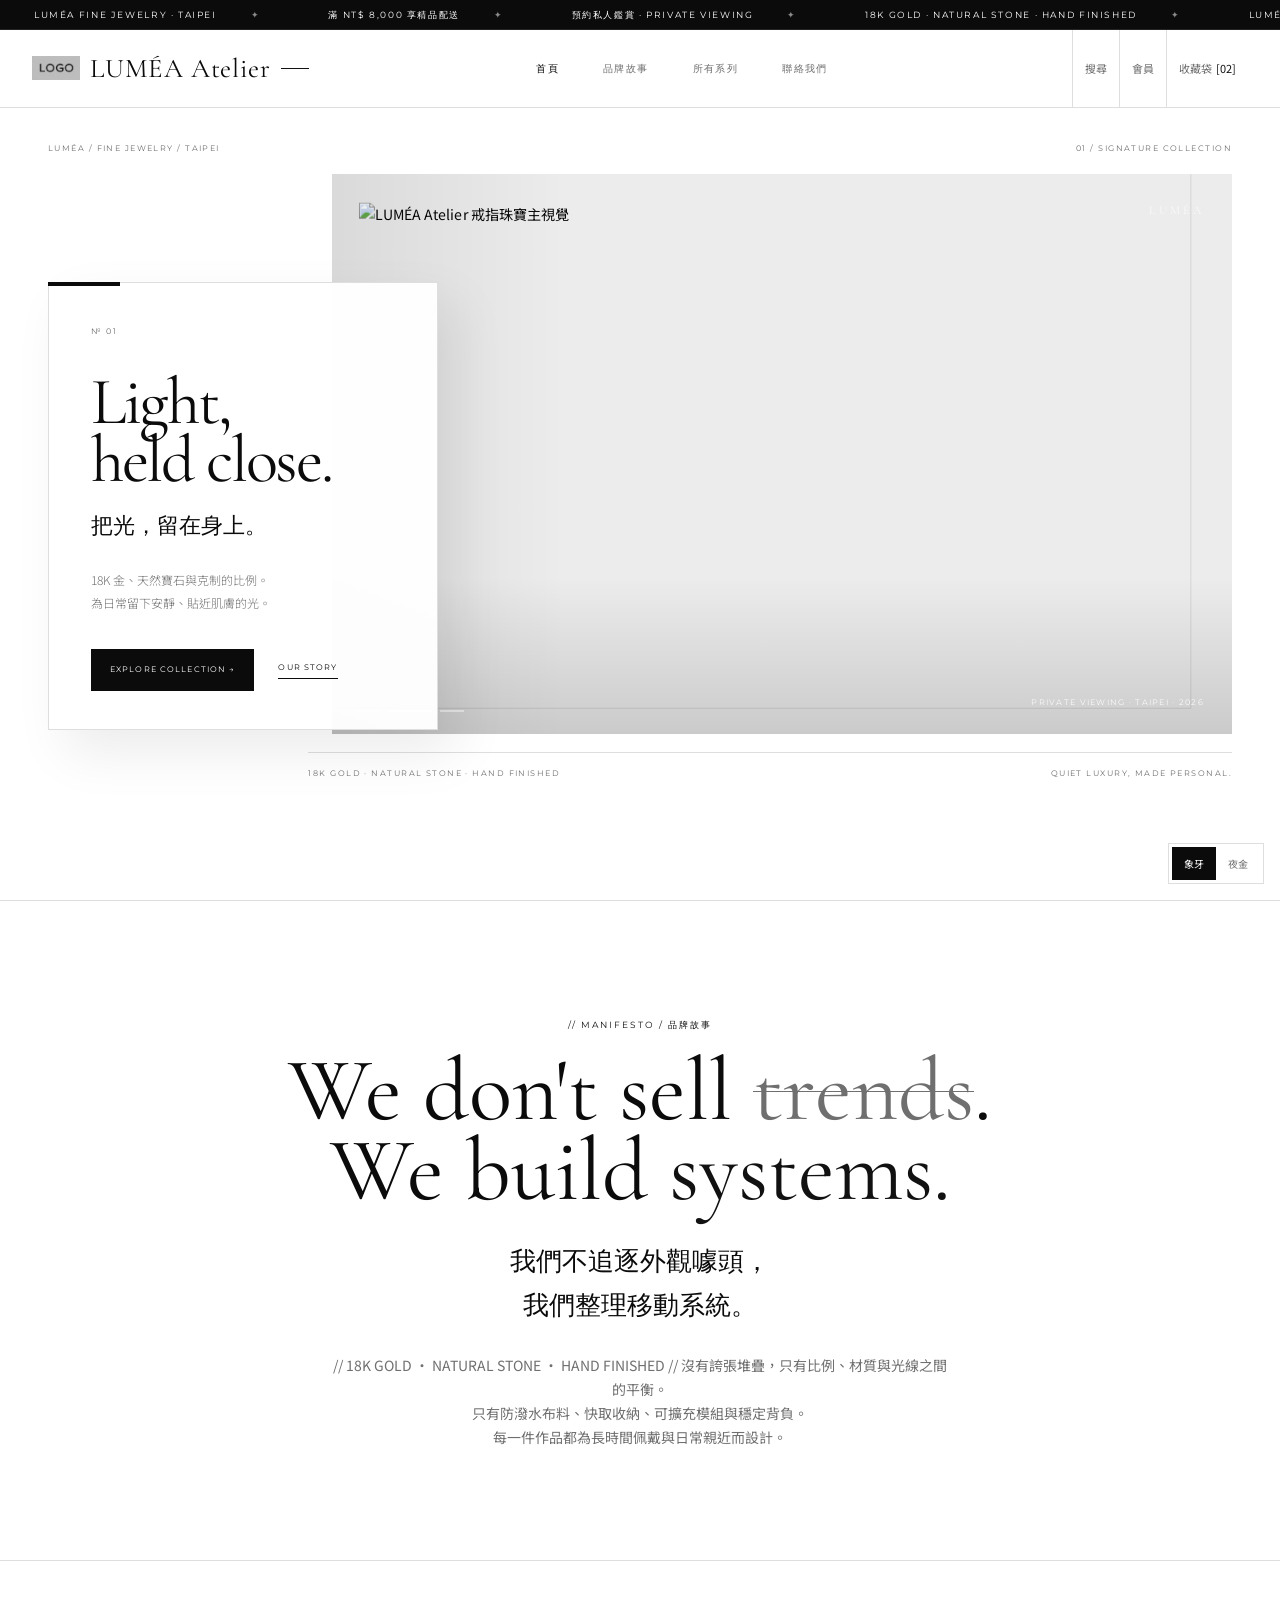
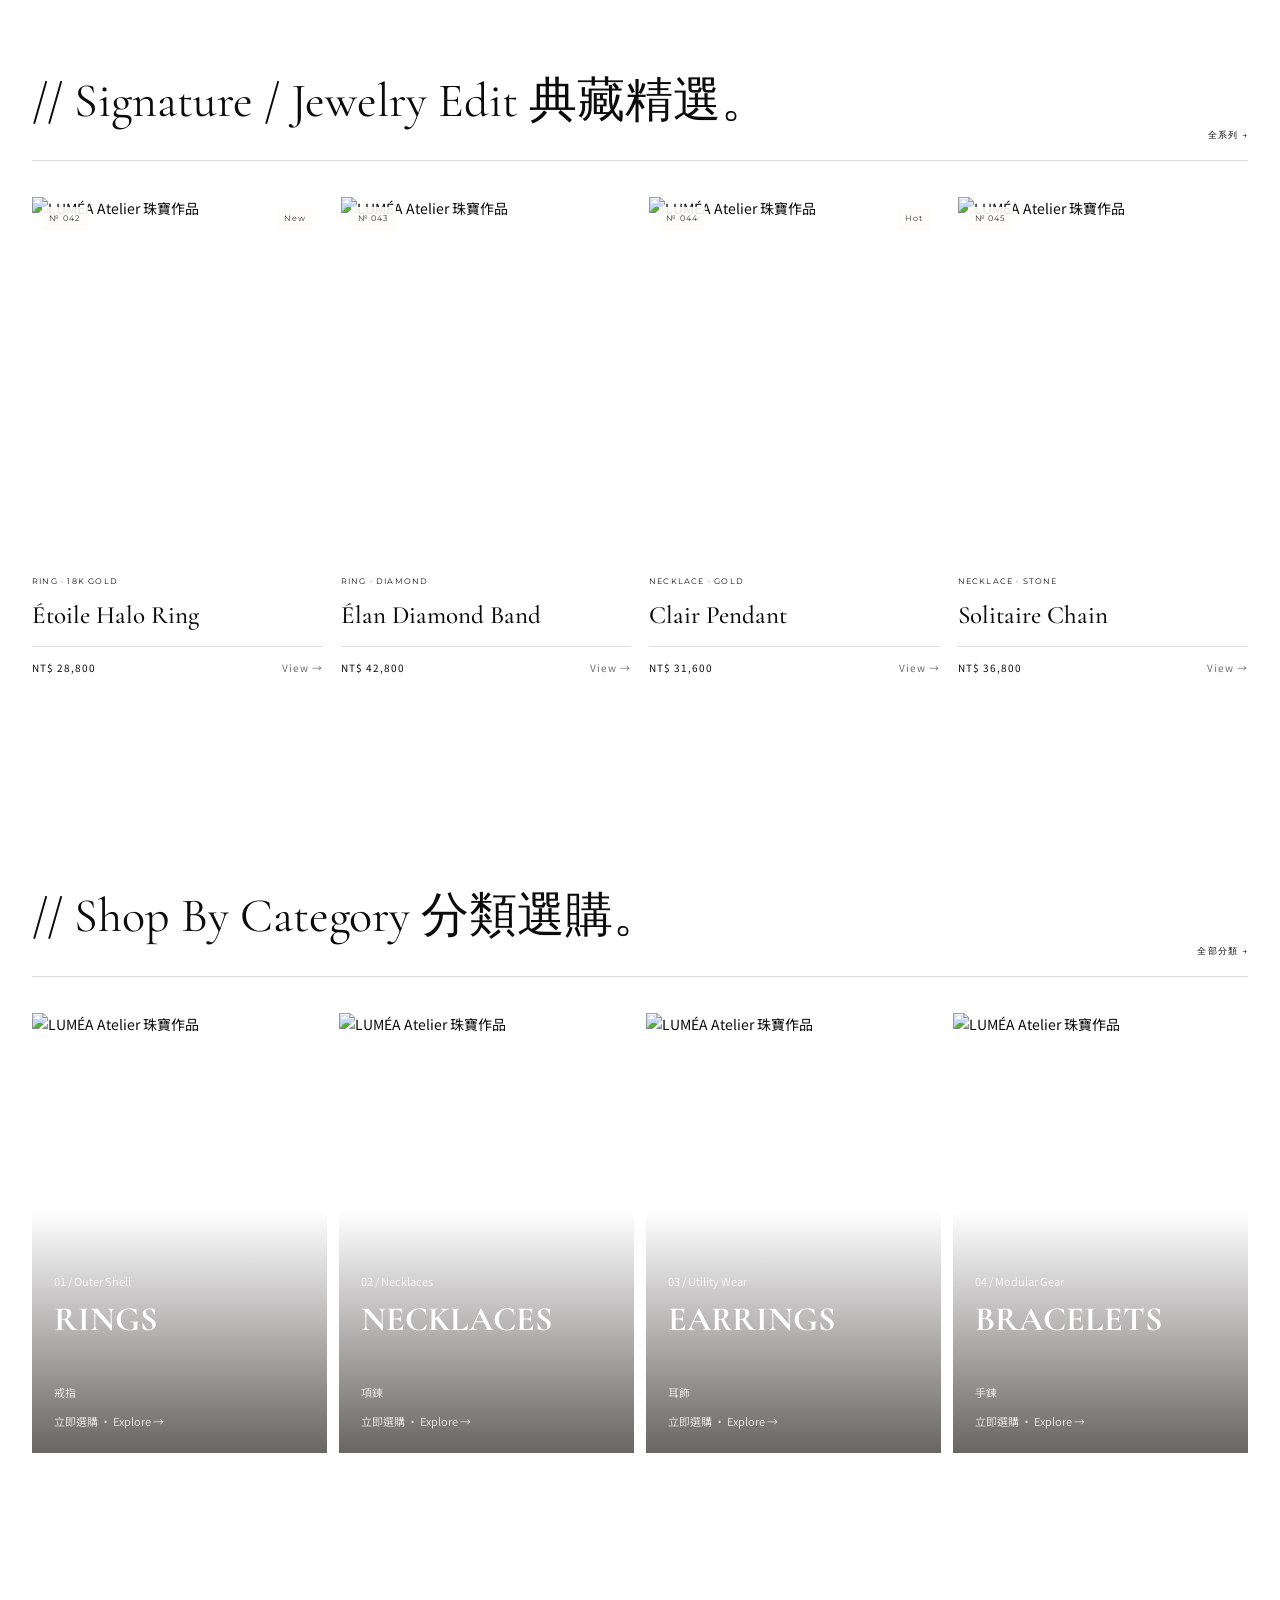
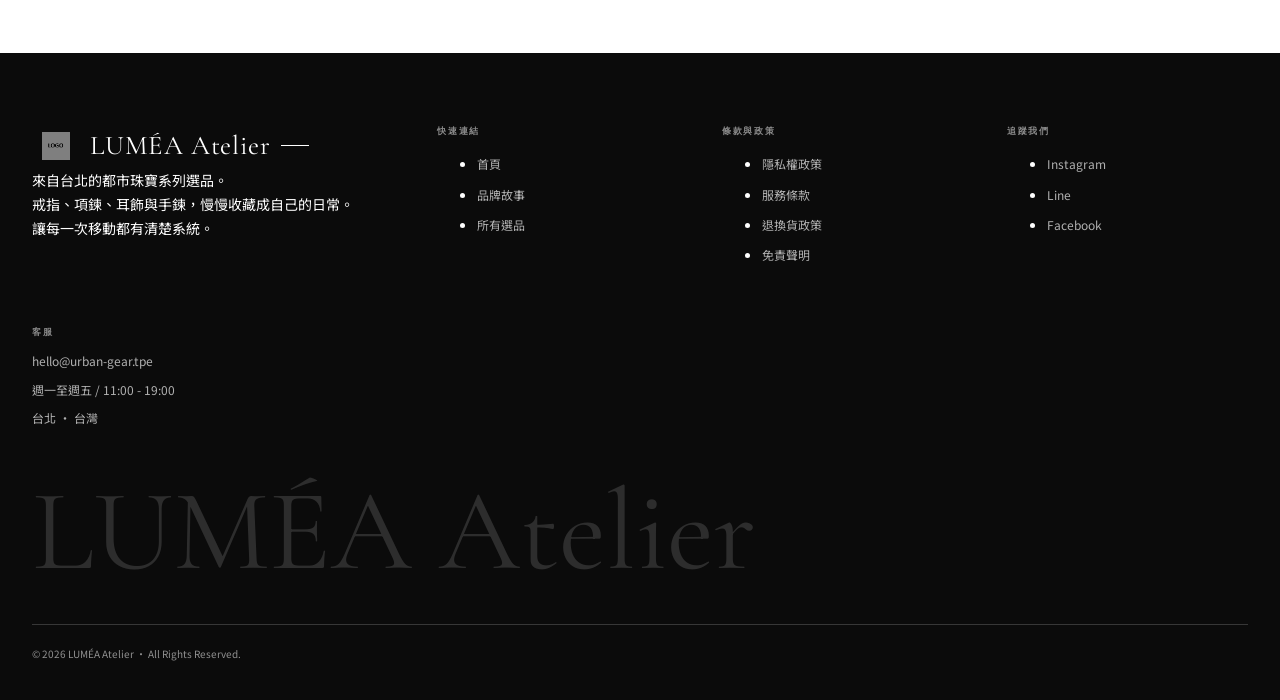
==== commit adac3ed5: "first commit" ====
--- a/index/index.html
+++ b/index/index.html
@@ -41,7 +41,7 @@
 <a class="active" href="../index/index.html">首頁</a>
 <a href="../about/about.html">品牌故事</a>
 <div class="nav-dropdown">
-<a class="nav-dropdown-trigger" href="../product/product.html">珠寶系列</a>
+<a class="nav-dropdown-trigger" href="../product/product.html">所有系列</a>
 <div class="nav-dropdown-menu">
 <a href="../product/product.html">全系列</a>
 <a href="../product/product.html?category=tees">戒指 / Rings</a>
@@ -50,7 +50,7 @@
 <a href="../product/product.html?category=accessories">手鍊 / Bracelets</a>
 </div>
 </div>
-<a href="#footer">預約鑑賞</a>
+<a href="#footer">聯絡我們</a>
 </nav>
 <div class="nav-icons">
 <a href="#">搜尋</a>
@@ -66,7 +66,7 @@
 <a class="drawer-link" href="../about/about.html">品牌故事</a>
 <div class="drawer-dropdown">
 <button class="drawer-dropdown-toggle" id="drawerDropdownToggle" type="button">
-          珠寶系列 <span class="drawer-arrow">⌄</span>
+          所有系列 <span class="drawer-arrow">⌄</span>
 </button>
 <div class="drawer-submenu" id="drawerSubmenu">
 <a class="drawer-sublink" href="../product/product.html">全系列</a>
@@ -76,7 +76,7 @@
 <a class="drawer-sublink" href="../product/product.html?category=accessories">手鍊 / Bracelets</a>
 </div>
 </div>
-<a class="drawer-link" href="#footer">預約鑑賞</a>
+<a class="drawer-link" href="#footer">聯絡我們</a>
 <div class="mobile-drawer-icons">
 <a href="#">搜尋</a>
 <a href="#">會員</a>
@@ -280,22 +280,7 @@
 </a>
 </div>
 </section>
-<!-- NEWSLETTER 訂閱 -->
-<section class="news-strip">
-<div class="news-container">
-<div>
-<h2 class="news-title">
-<span class="small">// Early Access / 搶先取得</span>
-          收到新品與私人鑑賞通知。
-        </h2>
-<p class="news-sub">Get the next field restock.</p>
-</div>
-<form class="news-form" onsubmit="event.preventDefault(); alert('已訂閱成功');">
-<input placeholder="輸入 Email" required="" type="email"/>
-<button type="submit">訂閱 →</button>
-</form>
-</div>
-</section>
+
 <!-- FOOTER -->
 <footer class="footer-main" id="footer">
 <div class="footer-top-container">
